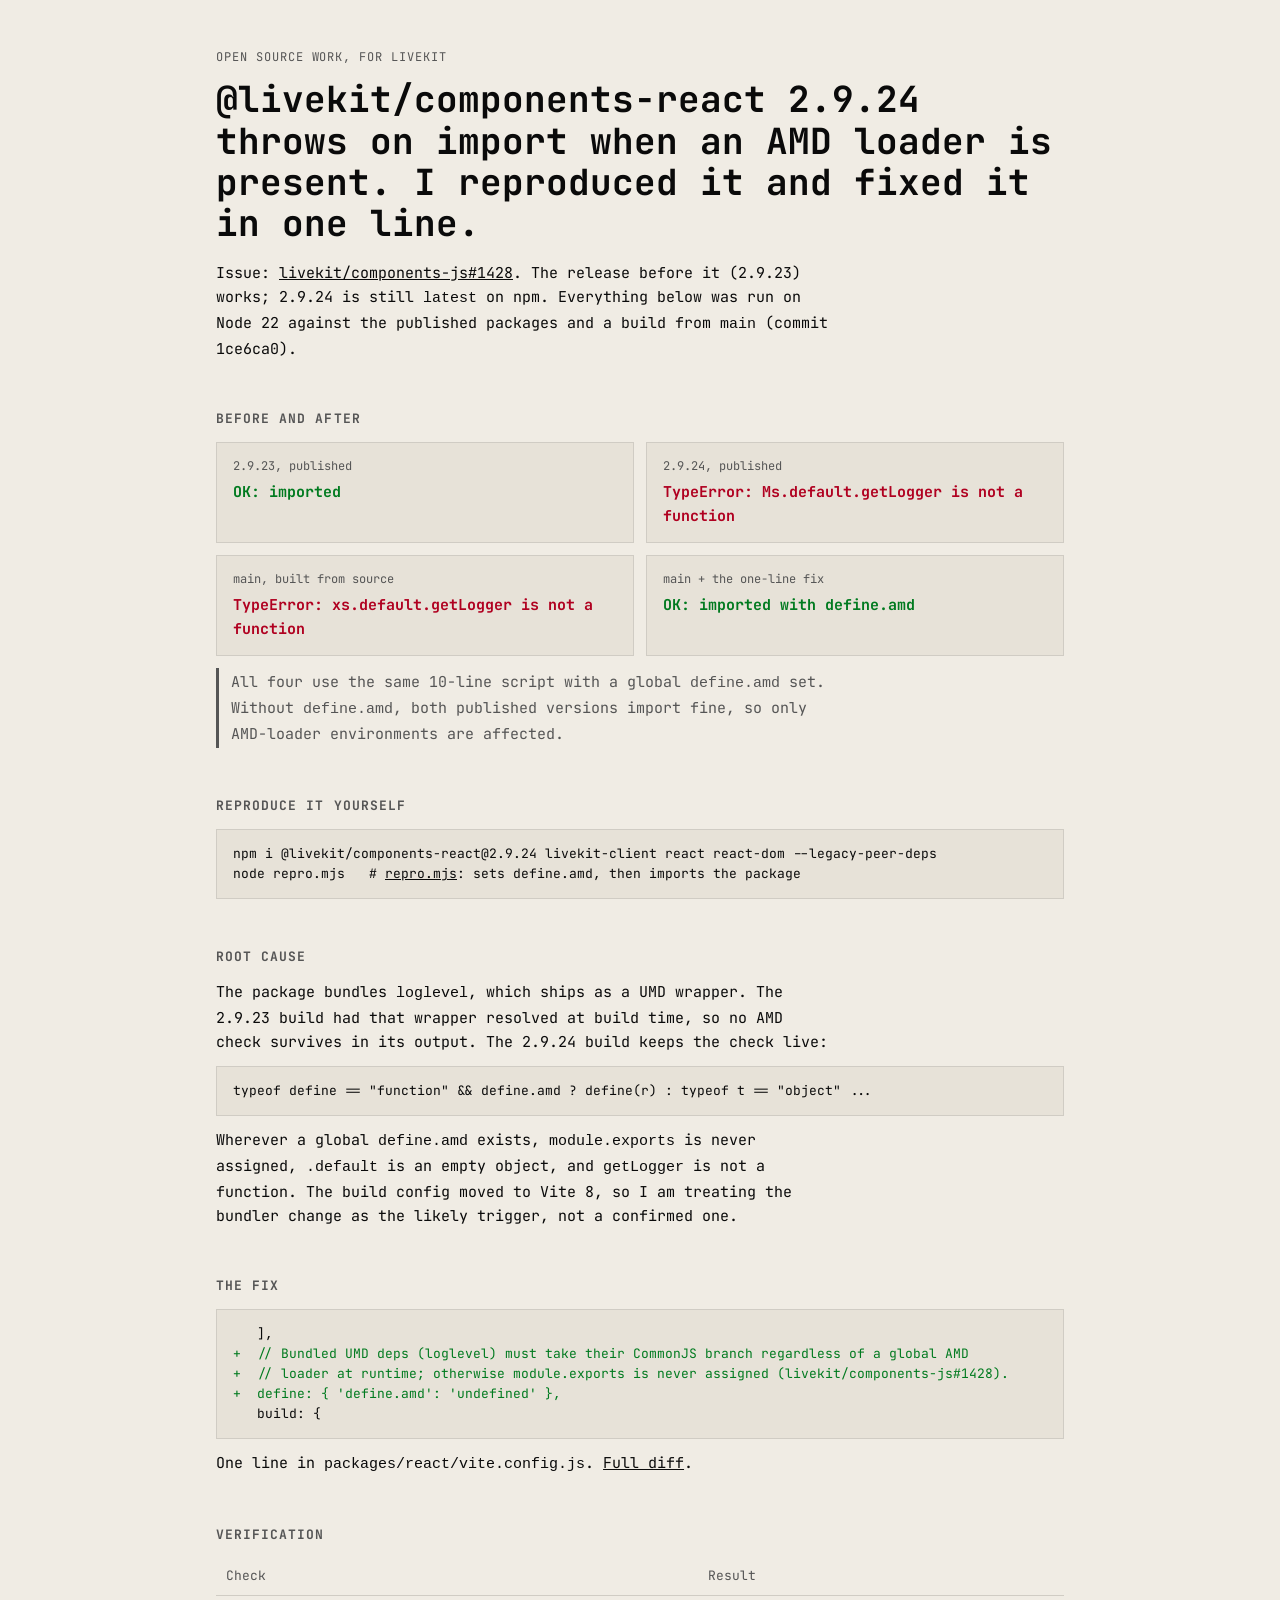
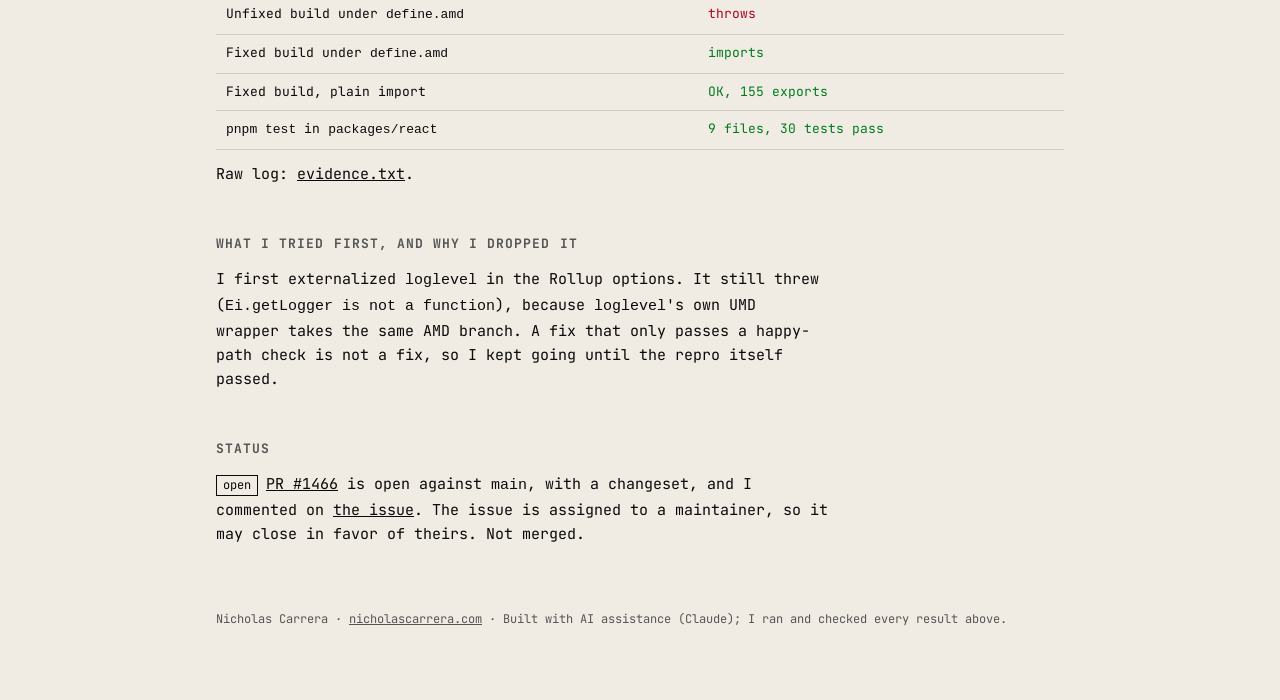
==== livekit/index.html @ dd586572 "Add /livekit: reproduction and verified fix for components-js#1428" ====
<!doctype html>
<html lang="en">
<head>
<meta charset="utf-8">
<meta name="viewport" content="width=device-width, initial-scale=1">
<title>LiveKit components-js #1428 | Nicholas Carrera</title>
<meta name="description" content="Reproduced and fixed a regression in @livekit/components-react 2.9.24, with the repro, the root cause, and a one-line fix.">
<link rel="preconnect" href="https://fonts.googleapis.com">
<link rel="preconnect" href="https://fonts.gstatic.com" crossorigin>
<link href="https://fonts.googleapis.com/css2?family=JetBrains+Mono:wght@400;700&display=swap" rel="stylesheet">
<style>
  :root{--bg:#f0ece4;--fg:#0a0a0a;--border:#d0ccc4;--dim:#555;--accent:#007a1f;--bad:#b00020;--panel:#e7e2d8;}
  @media (prefers-color-scheme:dark){:root{--bg:#0a0a0a;--fg:#f0ece4;--border:#2a2a2a;--dim:#9a9a9a;--accent:#00ff41;--bad:#ff5c6c;--panel:#111;}}
  *{box-sizing:border-box}
  body{margin:0;background:var(--bg);color:var(--fg);font:400 15px/1.6 'JetBrains Mono',ui-monospace,monospace}
  main{max-width:880px;margin:0 auto;padding:48px 16px 96px}
  a{color:inherit}
  .eyebrow{color:var(--dim);font-size:12px;letter-spacing:.08em;text-transform:uppercase}
  h1{font-size:clamp(24px,5vw,36px);line-height:1.15;margin:12px 0 16px}
  h2{font-size:13px;letter-spacing:.08em;text-transform:uppercase;color:var(--dim);margin:48px 0 12px;font-weight:700}
  p{margin:0 0 12px;max-width:68ch}
  .grid{display:grid;grid-template-columns:repeat(2,1fr);gap:12px}
  @media (max-width:640px){.grid{grid-template-columns:1fr}}
  .card{border:1px solid var(--border);background:var(--panel);padding:14px 16px;min-width:0}
  .card .k{color:var(--dim);font-size:12px}
  .card .v{font-weight:700;margin-top:4px;overflow-wrap:anywhere}
  .ok{color:var(--accent)} .bad{color:var(--bad)}
  .tag{display:inline-block;border:1px solid currentColor;padding:0 6px;font-size:12px;margin-right:8px}
  pre{margin:0;padding:14px 16px;border:1px solid var(--border);background:var(--panel);overflow-x:auto;font:inherit;font-size:13px;line-height:1.55}
  .add{color:var(--accent)} .del{color:var(--bad)}
  table{width:100%;border-collapse:collapse;font-size:13px}
  th,td{text-align:left;padding:8px 10px;border-bottom:1px solid var(--border);vertical-align:top}
  th{color:var(--dim);font-weight:400}
  .scroll{overflow-x:auto}
  .note{border-left:3px solid var(--dim);padding:2px 0 2px 12px;color:var(--dim)}
  footer{margin-top:64px;color:var(--dim);font-size:12px}
  :focus-visible{outline:2px solid var(--accent);outline-offset:2px}
</style>
</head>
<body>
<main>
  <div class="eyebrow">Open source work, for LiveKit</div>
  <h1>@livekit/components-react 2.9.24 throws on import when an AMD loader is present. I reproduced it and fixed it in one line.</h1>
  <p>Issue: <a href="https://github.com/livekit/components-js/issues/1428">livekit/components-js#1428</a>. The release before it (2.9.23) works; 2.9.24 is still <code>latest</code> on npm. Everything below was run on Node 22 against the published packages and a build from <code>main</code> (commit 1ce6ca0).</p>

  <h2>Before and after</h2>
  <div class="grid">
    <div class="card"><div class="k">2.9.23, published</div><div class="v ok">OK: imported</div></div>
    <div class="card"><div class="k">2.9.24, published</div><div class="v bad">TypeError: Ms.default.getLogger is not a function</div></div>
    <div class="card"><div class="k">main, built from source</div><div class="v bad">TypeError: xs.default.getLogger is not a function</div></div>
    <div class="card"><div class="k">main + the one-line fix</div><div class="v ok">OK: imported with define.amd</div></div>
  </div>
  <p class="note" style="margin-top:12px">All four use the same 10-line script with a global <code>define.amd</code> set. Without <code>define.amd</code>, both published versions import fine, so only AMD-loader environments are affected.</p>

  <h2>Reproduce it yourself</h2>
<pre>npm i @livekit/components-react@2.9.24 livekit-client react react-dom --legacy-peer-deps
node repro.mjs   # <a href="repro.mjs">repro.mjs</a>: sets define.amd, then imports the package</pre>

  <h2>Root cause</h2>
  <p>The package bundles <code>loglevel</code>, which ships as a UMD wrapper. The 2.9.23 build had that wrapper resolved at build time, so no AMD check survives in its output. The 2.9.24 build keeps the check live:</p>
<pre>typeof define == "function" &amp;&amp; define.amd ? define(r) : typeof t == "object" ...</pre>
  <p style="margin-top:12px">Wherever a global <code>define.amd</code> exists, <code>module.exports</code> is never assigned, <code>.default</code> is an empty object, and <code>getLogger</code> is not a function. The build config moved to Vite 8, so I am treating the bundler change as the likely trigger, not a confirmed one.</p>

  <h2>The fix</h2>
<pre>   ],
<span class="add">+  // Bundled UMD deps (loglevel) must take their CommonJS branch regardless of a global AMD
+  // loader at runtime; otherwise module.exports is never assigned (livekit/components-js#1428).
+  define: { 'define.amd': 'undefined' },
</span>   build: {</pre>
  <p style="margin-top:12px">One line in <code>packages/react/vite.config.js</code>. <a href="fix.diff">Full diff</a>.</p>

  <h2>Verification</h2>
  <div class="scroll"><table>
    <tr><th>Check</th><th>Result</th></tr>
    <tr><td>Unfixed build under <code>define.amd</code></td><td class="bad">throws</td></tr>
    <tr><td>Fixed build under <code>define.amd</code></td><td class="ok">imports</td></tr>
    <tr><td>Fixed build, plain import</td><td class="ok">OK, 155 exports</td></tr>
    <tr><td><code>pnpm test</code> in <code>packages/react</code></td><td class="ok">9 files, 30 tests pass</td></tr>
  </table></div>
  <p style="margin-top:12px">Raw log: <a href="evidence.txt">evidence.txt</a>.</p>

  <h2>What I tried first, and why I dropped it</h2>
  <p>I first externalized <code>loglevel</code> in the Rollup options. It still threw (<code>Ei.getLogger is not a function</code>), because <code>loglevel</code>'s own UMD wrapper takes the same AMD branch. A fix that only passes a happy-path check is not a fix, so I kept going until the repro itself passed.</p>

  <h2>Status</h2>
  <p><span class="tag">open</span><a href="https://github.com/livekit/components-js/pull/1466">PR #1466</a> is open against <code>main</code>, with a changeset, and I commented on <a href="https://github.com/livekit/components-js/issues/1428#issuecomment-6084950791">the issue</a>. The issue is assigned to a maintainer, so it may close in favor of theirs. Not merged.</p>

  <footer>Nicholas Carrera &middot; <a href="/">nicholascarrera.com</a> &middot; Built with AI assistance (Claude); I ran and checked every result above.</footer>
</main>
</body>
</html>
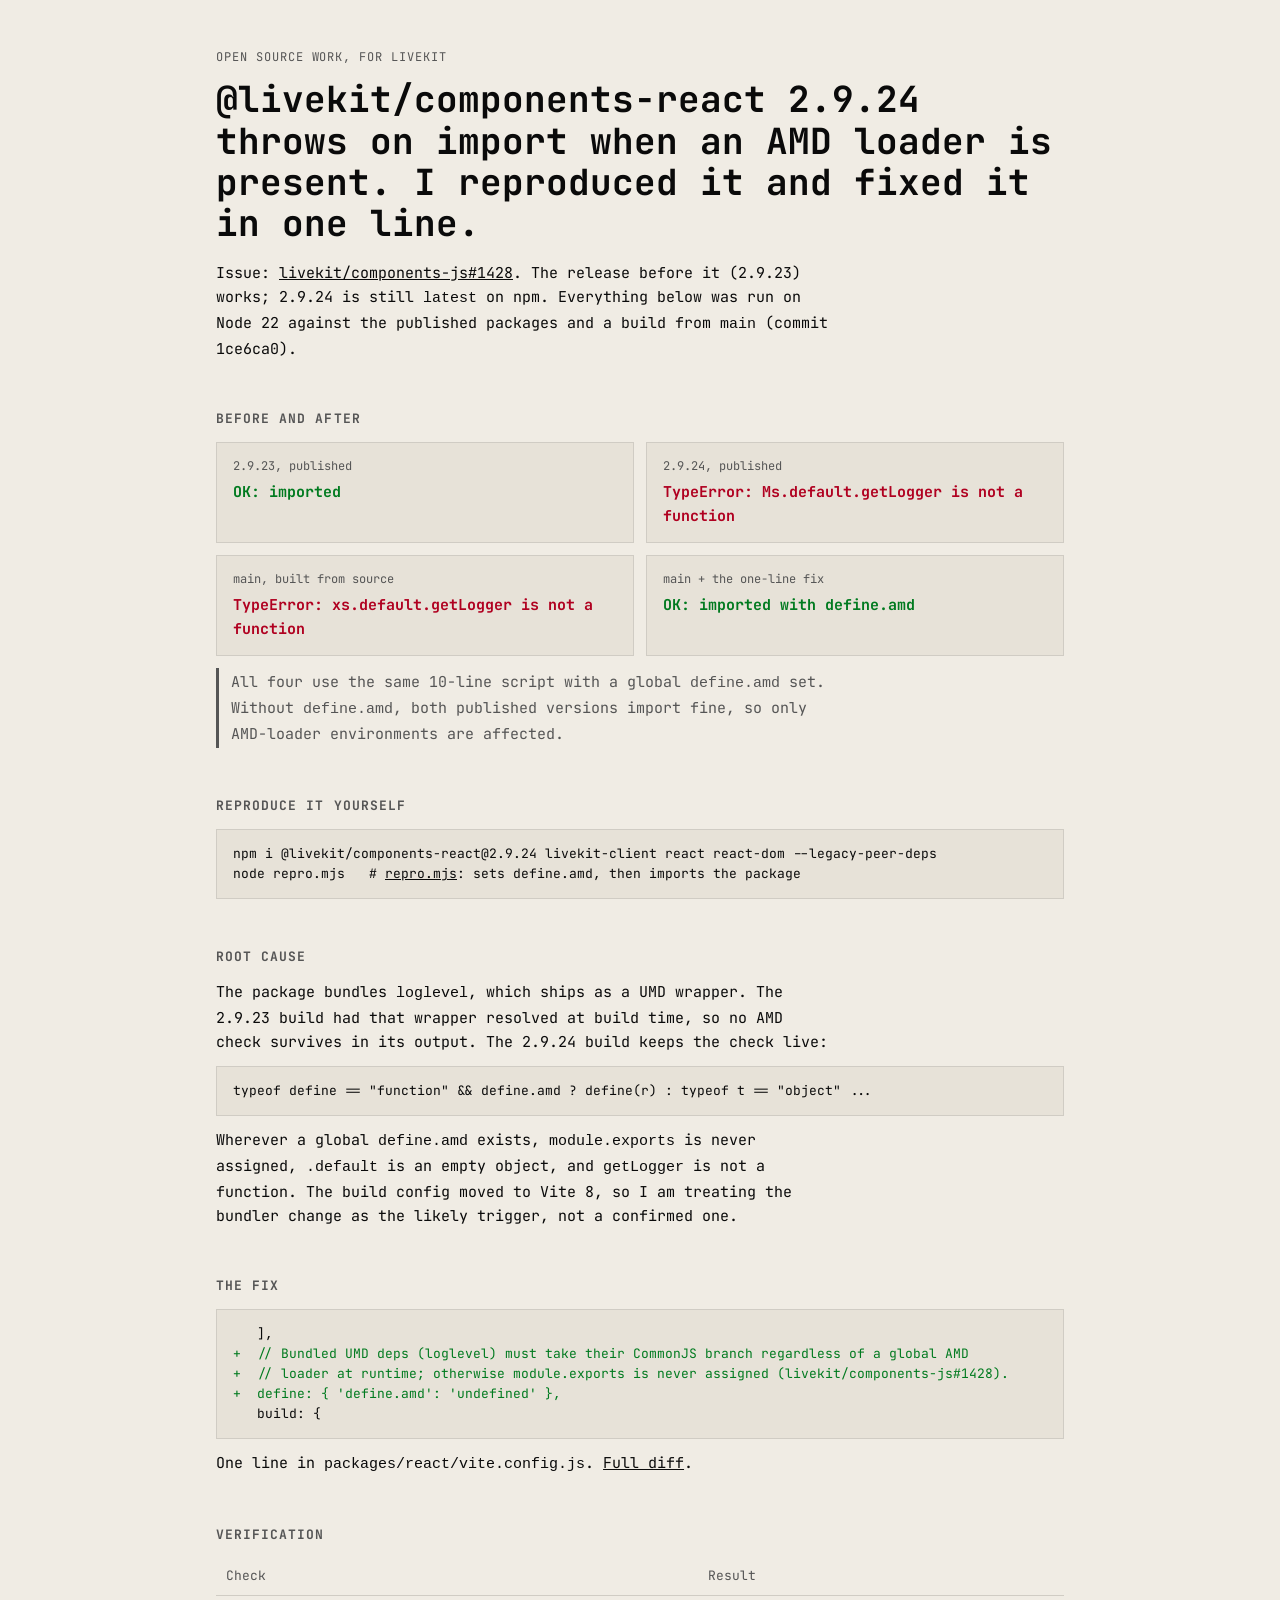
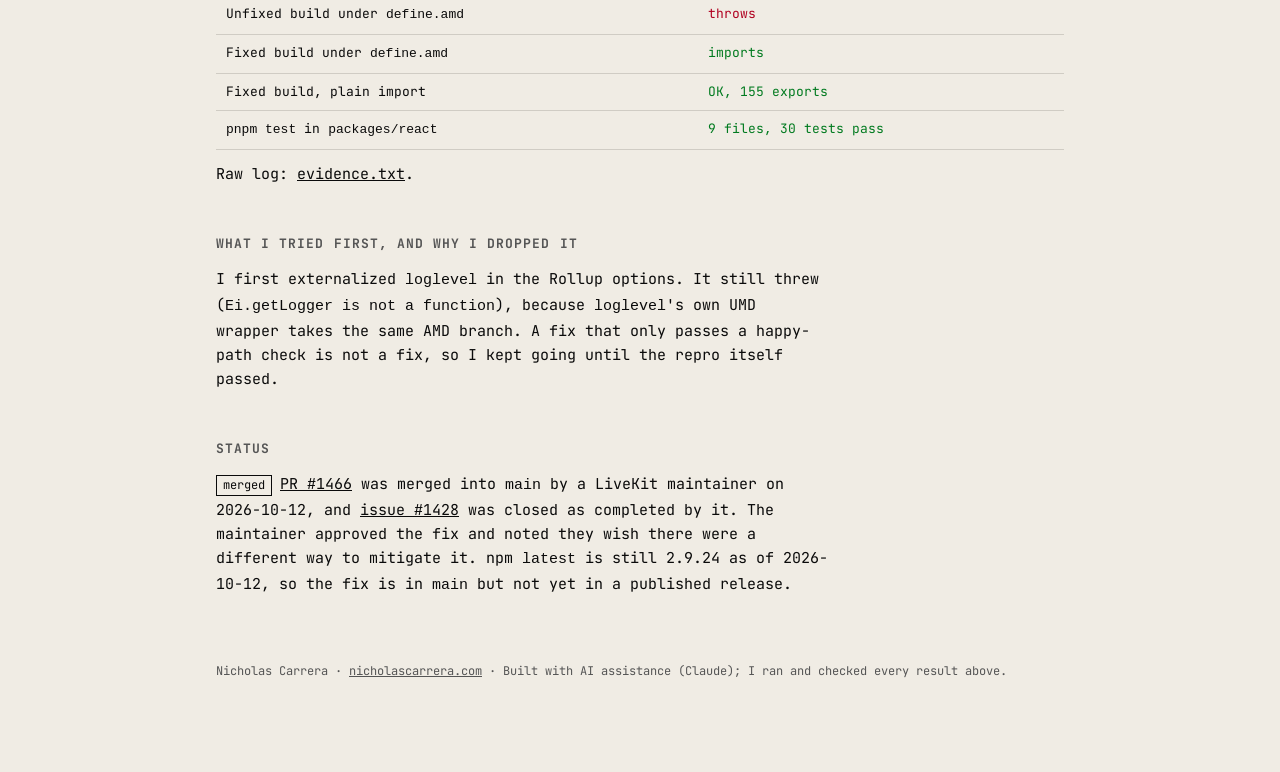
==== commit eee1f285: "livekit proof page: PR #1466 merged, add livekit.com chunk scan, add .assetsignore Co-Authored-By: C" ====
--- a/livekit/index.html
+++ b/livekit/index.html
@@ -83,7 +83,7 @@
   <p>I first externalized <code>loglevel</code> in the Rollup options. It still threw (<code>Ei.getLogger is not a function</code>), because <code>loglevel</code>'s own UMD wrapper takes the same AMD branch. A fix that only passes a happy-path check is not a fix, so I kept going until the repro itself passed.</p>
 
   <h2>Status</h2>
-  <p><span class="tag">open</span><a href="https://github.com/livekit/components-js/pull/1466">PR #1466</a> is open against <code>main</code>, with a changeset, and I commented on <a href="https://github.com/livekit/components-js/issues/1428#issuecomment-6084950791">the issue</a>. The issue is assigned to a maintainer, so it may close in favor of theirs. Not merged.</p>
+  <p><span class="tag">merged</span><a href="https://github.com/livekit/components-js/pull/1466">PR #1466</a> was merged into <code>main</code> by a LiveKit maintainer on 2026-10-12, and <a href="https://github.com/livekit/components-js/issues/1428">issue #1428</a> was closed as completed by it. The maintainer approved the fix and noted they wish there were a different way to mitigate it. npm <code>latest</code> is still 2.9.24 as of 2026-10-12, so the fix is in <code>main</code> but not yet in a published release.</p>
 
   <footer>Nicholas Carrera &middot; <a href="/">nicholascarrera.com</a> &middot; Built with AI assistance (Claude); I ran and checked every result above.</footer>
 </main>
